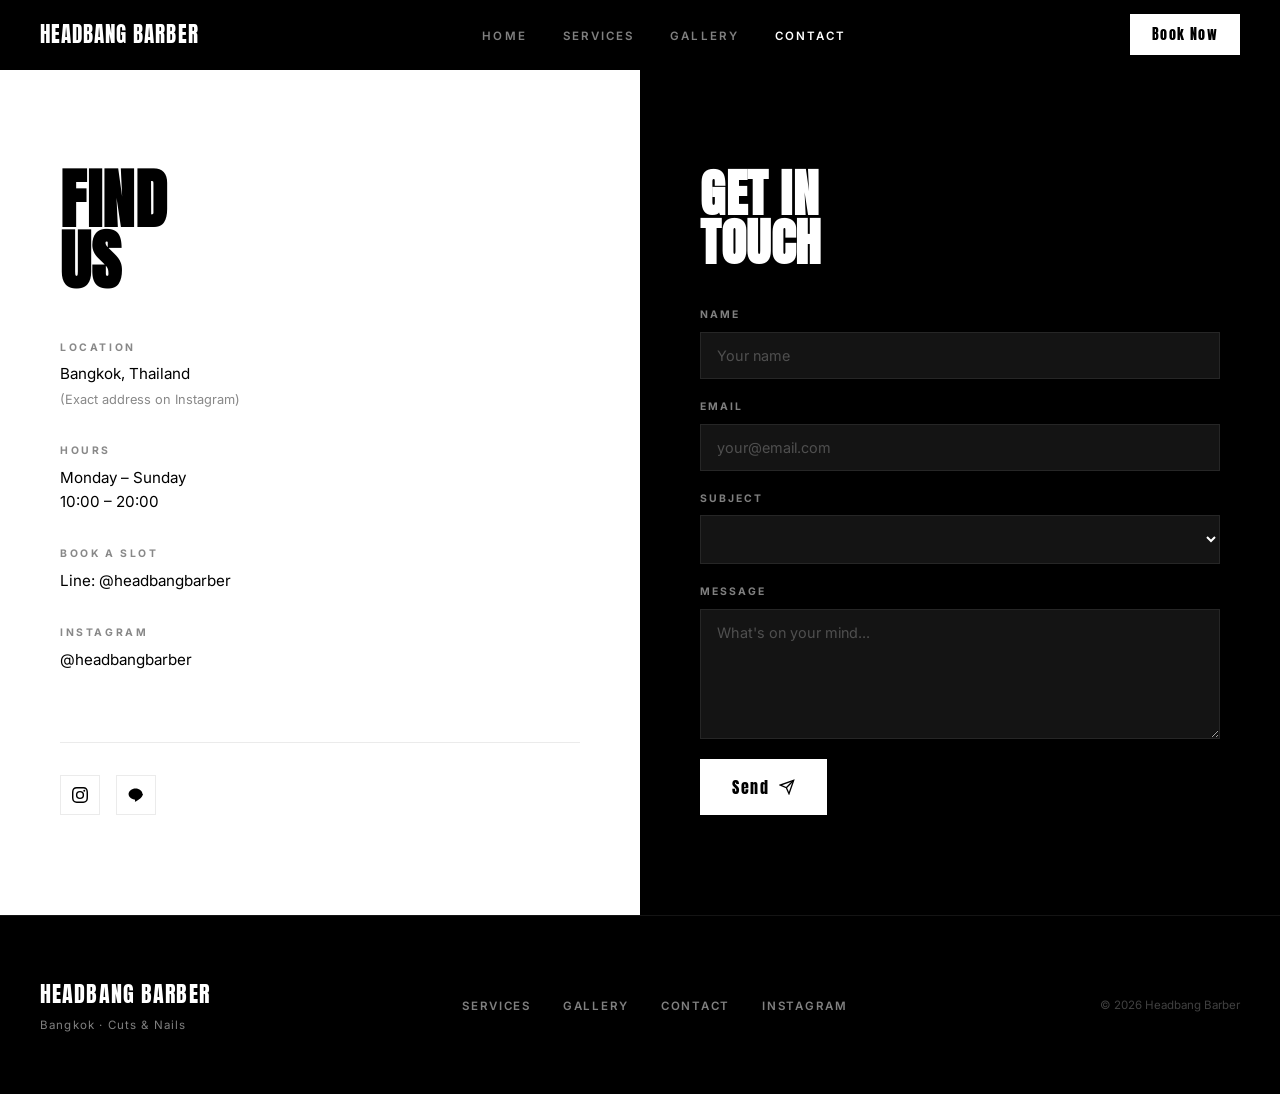
==== contact.html @ 02ee7572 "Initial build — Headbang Barber demo site Black & white premium design, 4 pages: home, services, gal" ====
<!DOCTYPE html>
<html lang="en">
<head>
    <meta charset="UTF-8">
    <meta name="viewport" content="width=device-width, initial-scale=1.0">
    <meta name="description" content="Find Headbang Barber — location, hours, booking and contact info.">
    <meta property="og:title" content="Contact — HEADBANG BARBER">
    <meta property="og:description" content="Find us, book a slot, or get in touch.">
    <title>Contact — HEADBANG BARBER</title>
    <link rel="preconnect" href="https://fonts.googleapis.com">
    <link rel="preconnect" href="https://fonts.gstatic.com" crossorigin>
    <link href="https://fonts.googleapis.com/css2?family=Anton&family=Inter:wght@300;400;500;600;700&display=swap" rel="stylesheet">
    <link rel="stylesheet" href="style.css">
</head>
<body>

    <nav class="navbar scrolled" id="navbar">
        <a href="index.html" class="nav-brand">HEADBANG BARBER</a>
        <ul class="nav-links">
            <li><a href="index.html">Home</a></li>
            <li><a href="services.html">Services</a></li>
            <li><a href="gallery.html">Gallery</a></li>
            <li><a href="contact.html" class="active">Contact</a></li>
        </ul>
        <div class="nav-right">
            <a href="https://lin.ee/F1SvXvC" target="_blank" rel="noopener" class="btn-book">Book Now</a>
            <button class="nav-toggle" id="navToggle" aria-label="Toggle menu">
                <span></span><span></span><span></span>
            </button>
        </div>
    </nav>

    <div class="mobile-menu" id="mobileMenu">
        <ul>
            <li><a href="index.html">Home</a></li>
            <li><a href="services.html">Services</a></li>
            <li><a href="gallery.html">Gallery</a></li>
            <li><a href="contact.html">Contact</a></li>
        </ul>
        <div class="mobile-book">
            <a href="https://lin.ee/F1SvXvC" target="_blank" rel="noopener">Book Now</a>
        </div>
    </div>

    <!-- CONTACT LAYOUT -->
    <div class="contact-layout" style="padding-top:70px;">

        <!-- LEFT — INFO -->
        <div class="contact-left">
            <h2 class="reveal">FIND<br>US</h2>
            <div class="info-block">
                <div class="info-item reveal">
                    <div class="info-label">Location</div>
                    <div class="info-value">
                        Bangkok, Thailand<br>
                        <span style="color:#888;font-size:0.8rem;">(Exact address on Instagram)</span>
                    </div>
                </div>
                <div class="info-item reveal">
                    <div class="info-label">Hours</div>
                    <div class="info-value">
                        Monday – Sunday<br>
                        10:00 – 20:00
                    </div>
                </div>
                <div class="info-item reveal">
                    <div class="info-label">Book a Slot</div>
                    <div class="info-value">
                        <a href="https://lin.ee/F1SvXvC" target="_blank" rel="noopener">Line: @headbangbarber</a>
                    </div>
                </div>
                <div class="info-item reveal">
                    <div class="info-label">Instagram</div>
                    <div class="info-value">
                        <a href="https://www.instagram.com/headbangbarber/" target="_blank" rel="noopener">@headbangbarber</a>
                    </div>
                </div>
            </div>
            <div class="contact-socials reveal">
                <a href="https://www.instagram.com/headbangbarber/" target="_blank" rel="noopener" aria-label="Instagram">
                    <svg viewBox="0 0 24 24" fill="currentColor"><path d="M12 2.163c3.204 0 3.584.012 4.85.07 3.252.148 4.771 1.691 4.919 4.919.058 1.265.069 1.645.069 4.849 0 3.205-.012 3.584-.069 4.849-.149 3.225-1.664 4.771-4.919 4.919-1.266.058-1.644.07-4.85.07-3.204 0-3.584-.012-4.849-.07-3.26-.149-4.771-1.699-4.919-4.92-.058-1.265-.07-1.644-.07-4.849 0-3.204.013-3.583.07-4.849.149-3.227 1.664-4.771 4.919-4.919 1.266-.057 1.645-.069 4.849-.069zM12 0C8.741 0 8.333.014 7.053.072 2.695.272.273 2.69.073 7.052.014 8.333 0 8.741 0 12c0 3.259.014 3.668.072 4.948.2 4.358 2.618 6.78 6.98 6.98C8.333 23.986 8.741 24 12 24c3.259 0 3.668-.014 4.948-.072 4.354-.2 6.782-2.618 6.979-6.98.059-1.28.073-1.689.073-4.948 0-3.259-.014-3.667-.072-4.947-.196-4.354-2.617-6.78-6.979-6.98C15.668.014 15.259 0 12 0zm0 5.838a6.162 6.162 0 100 12.324 6.162 6.162 0 000-12.324zM12 16a4 4 0 110-8 4 4 0 010 8zm6.406-11.845a1.44 1.44 0 100 2.881 1.44 1.44 0 000-2.881z"/></svg>
                </a>
                <a href="https://lin.ee/F1SvXvC" target="_blank" rel="noopener" aria-label="Line">
                    <svg viewBox="0 0 36 36" fill="currentColor"><path d="M32.7 15.9C32.7 8.9 25.6 3.2 17 3.2S1.3 8.9 1.3 15.9c0 6.2 5.5 11.4 13 12.4.5.1 1.2.3 1.4.8.2.4.1 1 .1 1.4l-.2 1.3c-.1.4-.4 1.7 1.4.9 1.8-.8 9.7-5.7 13.2-9.8 2.5-2.7 3.5-5.4 3.5-7z"/></svg>
                </a>
            </div>
        </div>

        <!-- RIGHT — FORM -->
        <div class="contact-right">
            <h2 class="reveal">GET IN<br>TOUCH</h2>
            <form name="contact" method="POST" data-netlify="true" class="contact-form" id="contactForm">
                <input type="hidden" name="form-name" value="contact">
                <div class="form-group reveal">
                    <label for="name">Name</label>
                    <input type="text" id="name" name="name" required placeholder="Your name">
                </div>
                <div class="form-group reveal">
                    <label for="email">Email</label>
                    <input type="email" id="email" name="email" required placeholder="your@email.com">
                </div>
                <div class="form-group reveal">
                    <label for="subject">Subject</label>
                    <select id="subject" name="subject" required>
                        <option value="" disabled selected></option>
                        <option value="Booking">Booking</option>
                        <option value="Pricing">Pricing</option>
                        <option value="General">General Question</option>
                        <option value="Other">Other</option>
                    </select>
                </div>
                <div class="form-group reveal">
                    <label for="message">Message</label>
                    <textarea id="message" name="message" rows="5" required placeholder="What's on your mind..."></textarea>
                </div>
                <button type="submit" class="btn-submit reveal">
                    Send
                    <svg width="16" height="16" viewBox="0 0 24 24" fill="none" stroke="currentColor" stroke-width="2"><line x1="22" y1="2" x2="11" y2="13"/><polygon points="22 2 15 22 11 13 2 9 22 2"/></svg>
                </button>
            </form>
            <div class="form-success" id="formSuccess">
                <svg width="36" height="36" viewBox="0 0 24 24" fill="none" stroke="currentColor" stroke-width="1.5"><circle cx="12" cy="12" r="10"/><polyline points="9 12 11 14 15 10"/></svg>
                <h3>Sent.</h3>
                <p>We'll get back to you soon.</p>
            </div>
        </div>

    </div>

    <!-- FOOTER -->
    <footer class="footer">
        <div class="footer-inner">
            <div class="footer-brand">
                HEADBANG BARBER
                <span>Bangkok · Cuts & Nails</span>
            </div>
            <ul class="footer-links">
                <li><a href="services.html">Services</a></li>
                <li><a href="gallery.html">Gallery</a></li>
                <li><a href="contact.html">Contact</a></li>
                <li><a href="https://www.instagram.com/headbangbarber/" target="_blank" rel="noopener">Instagram</a></li>
            </ul>
            <p class="footer-copy">&copy; 2026 Headbang Barber</p>
        </div>
    </footer>

    <script src="script.js"></script>
</body>
</html>
---- style.css ----
/* ============================================
   Headbang Barber — Premium Black & White
   ============================================ */

@import url('https://fonts.googleapis.com/css2?family=Anton&family=Inter:wght@300;400;500;600;700&display=swap');

:root {
    --black:      #000000;
    --off-black:  #0c0c0c;
    --grey-dark:  #141414;
    --grey-mid:   #222222;
    --white:      #ffffff;
    --off-white:  #f2f2f2;
    --grey:       #888888;
    --text-dark:  rgba(255,255,255,0.85);
    --text-mid:   rgba(255,255,255,0.5);
    --text-dim:   rgba(255,255,255,0.25);
    --border:     rgba(255,255,255,0.08);
    --border-lt:  rgba(0,0,0,0.08);
}

*, *::before, *::after { box-sizing: border-box; margin: 0; padding: 0; }
html { scroll-behavior: smooth; }
body {
    font-family: 'Inter', sans-serif;
    background: var(--black);
    color: var(--text-dark);
    line-height: 1.6;
    overflow-x: hidden;
}
a { text-decoration: none; color: inherit; transition: color 0.2s; }
img { display: block; max-width: 100%; }

/* ── TYPOGRAPHY ── */
h1, h2, h3, h4 {
    font-family: 'Anton', sans-serif;
    line-height: 0.95;
    letter-spacing: 0.01em;
    text-transform: uppercase;
}

.label {
    display: block;
    font-size: 0.68rem;
    font-weight: 700;
    letter-spacing: 0.25em;
    text-transform: uppercase;
    color: var(--grey);
    margin-bottom: 14px;
}

.container {
    max-width: 1200px;
    margin: 0 auto;
    padding: 0 40px;
}

/* ── NAV ── */
.navbar {
    position: fixed;
    top: 0;
    left: 0;
    right: 0;
    z-index: 100;
    display: flex;
    align-items: center;
    justify-content: space-between;
    padding: 0 40px;
    height: 70px;
    transition: background 0.3s, border-color 0.3s;
    border-bottom: 1px solid transparent;
}
.navbar.scrolled {
    background: rgba(0,0,0,0.95);
    border-color: var(--border);
    backdrop-filter: blur(10px);
}
.nav-brand {
    font-family: 'Anton', sans-serif;
    font-size: 1.3rem;
    letter-spacing: 0.05em;
    color: var(--white);
}
.nav-links {
    display: flex;
    gap: 36px;
    list-style: none;
}
.nav-links a {
    font-size: 0.72rem;
    font-weight: 600;
    letter-spacing: 0.18em;
    text-transform: uppercase;
    color: var(--text-mid);
    transition: color 0.2s;
}
.nav-links a:hover,
.nav-links a.active { color: var(--white); }
.nav-right { display: flex; align-items: center; gap: 16px; }
.btn-book {
    background: var(--white);
    color: var(--black);
    font-family: 'Anton', sans-serif;
    font-size: 0.85rem;
    letter-spacing: 0.1em;
    padding: 10px 22px;
    border: none;
    cursor: pointer;
    transition: opacity 0.2s;
}
.btn-book:hover { opacity: 0.85; }

/* ── MOBILE NAV ── */
.nav-toggle {
    display: none;
    flex-direction: column;
    gap: 5px;
    background: none;
    border: none;
    cursor: pointer;
    padding: 4px;
}
.nav-toggle span {
    display: block;
    width: 24px;
    height: 2px;
    background: var(--white);
    transition: transform 0.3s, opacity 0.3s;
}
.nav-toggle.open span:nth-child(1) { transform: translateY(7px) rotate(45deg); }
.nav-toggle.open span:nth-child(2) { opacity: 0; }
.nav-toggle.open span:nth-child(3) { transform: translateY(-7px) rotate(-45deg); }

.mobile-menu {
    display: none;
    position: fixed;
    top: 70px;
    left: 0;
    right: 0;
    bottom: 0;
    background: var(--black);
    z-index: 99;
    flex-direction: column;
    padding: 40px;
}
.mobile-menu.open { display: flex; }
.mobile-menu ul { list-style: none; display: flex; flex-direction: column; gap: 8px; }
.mobile-menu ul a {
    font-family: 'Anton', sans-serif;
    font-size: 3rem;
    letter-spacing: 0.02em;
    color: var(--white);
    opacity: 0.5;
    transition: opacity 0.2s;
}
.mobile-menu ul a:hover { opacity: 1; }
.mobile-menu .mobile-book {
    margin-top: auto;
    padding-top: 40px;
    border-top: 1px solid var(--border);
}
.mobile-menu .mobile-book a {
    display: inline-block;
    background: var(--white);
    color: var(--black);
    font-family: 'Anton', sans-serif;
    font-size: 1rem;
    letter-spacing: 0.1em;
    padding: 14px 32px;
}

/* ── HERO ── */
.hero {
    min-height: 100vh;
    display: flex;
    flex-direction: column;
    justify-content: flex-end;
    padding: 0 40px 80px;
    position: relative;
    overflow: hidden;
    background: var(--black);
}
.hero-bg {
    position: absolute;
    inset: 0;
    background: linear-gradient(135deg, #111 0%, #000 60%);
}
.hero-lines {
    position: absolute;
    inset: 0;
    background-image:
        linear-gradient(rgba(255,255,255,0.03) 1px, transparent 1px),
        linear-gradient(90deg, rgba(255,255,255,0.03) 1px, transparent 1px);
    background-size: 60px 60px;
}
.hero-content {
    position: relative;
    z-index: 2;
    max-width: 1120px;
}
.hero-eyebrow {
    font-size: 0.68rem;
    font-weight: 700;
    letter-spacing: 0.3em;
    text-transform: uppercase;
    color: var(--grey);
    margin-bottom: 20px;
}
.hero-title {
    font-family: 'Anton', sans-serif;
    font-size: clamp(5rem, 14vw, 14rem);
    line-height: 0.9;
    color: var(--white);
    margin-bottom: 40px;
}
.hero-title span { display: block; }
.hero-bottom {
    display: flex;
    align-items: flex-end;
    justify-content: space-between;
    gap: 40px;
}
.hero-tagline {
    font-size: clamp(0.85rem, 1.5vw, 1rem);
    color: var(--text-mid);
    max-width: 320px;
    line-height: 1.7;
}
.hero-cta { display: flex; gap: 16px; align-items: center; }
.btn-primary {
    background: var(--white);
    color: var(--black);
    font-family: 'Anton', sans-serif;
    font-size: 1rem;
    letter-spacing: 0.1em;
    padding: 16px 36px;
    display: inline-block;
    transition: opacity 0.2s;
}
.btn-primary:hover { opacity: 0.85; }
.btn-outline-white {
    border: 1px solid rgba(255,255,255,0.3);
    color: var(--white);
    font-family: 'Anton', sans-serif;
    font-size: 1rem;
    letter-spacing: 0.1em;
    padding: 16px 36px;
    display: inline-block;
    transition: border-color 0.2s, color 0.2s;
}
.btn-outline-white:hover { border-color: var(--white); }
.hero-scroll {
    position: absolute;
    bottom: 40px;
    right: 40px;
    display: flex;
    flex-direction: column;
    align-items: center;
    gap: 8px;
    color: var(--text-dim);
    font-size: 0.65rem;
    letter-spacing: 0.2em;
    text-transform: uppercase;
    z-index: 2;
}
.hero-scroll-line {
    width: 1px;
    height: 60px;
    background: linear-gradient(var(--white), transparent);
    opacity: 0.2;
}

/* ── SECTIONS ── */
.section { padding: 120px 0; }
.section-light {
    background: var(--white);
    color: var(--black);
    padding: 120px 0;
}
.section-dark { background: var(--off-black); padding: 120px 0; }
.section-grey { background: var(--grey-dark); padding: 120px 0; }

.section-title {
    font-size: clamp(3.5rem, 7vw, 7rem);
    color: inherit;
    margin-bottom: 24px;
}
.section-title.white { color: var(--white); }
.section-title.black { color: var(--black); }

/* ── WHAT WE DO ── */
.what-grid {
    display: grid;
    grid-template-columns: 1fr 1fr;
    gap: 2px;
    margin-top: 60px;
}
.what-card {
    padding: 60px;
    background: var(--grey-dark);
    position: relative;
    overflow: hidden;
}
.what-card::before {
    content: '';
    position: absolute;
    top: 0; left: 0; right: 0;
    height: 2px;
    background: var(--white);
    transform: scaleX(0);
    transform-origin: left;
    transition: transform 0.4s ease;
}
.what-card:hover::before { transform: scaleX(1); }
.what-num {
    font-family: 'Anton', sans-serif;
    font-size: 5rem;
    color: rgba(255,255,255,0.06);
    line-height: 1;
    margin-bottom: 24px;
}
.what-card h3 {
    font-size: 2.5rem;
    color: var(--white);
    margin-bottom: 16px;
}
.what-card p {
    font-size: 0.9rem;
    color: var(--text-mid);
    line-height: 1.7;
    max-width: 340px;
}
.what-card .what-link {
    display: inline-flex;
    align-items: center;
    gap: 8px;
    margin-top: 28px;
    font-size: 0.72rem;
    font-weight: 700;
    letter-spacing: 0.2em;
    text-transform: uppercase;
    color: var(--white);
    transition: gap 0.2s;
}
.what-card .what-link:hover { gap: 14px; }

/* ── STATEMENT STRIP ── */
.statement {
    padding: 100px 40px;
    background: var(--white);
    text-align: center;
}
.statement-text {
    font-family: 'Anton', sans-serif;
    font-size: clamp(2.5rem, 5vw, 5.5rem);
    color: var(--black);
    line-height: 1;
    max-width: 900px;
    margin: 0 auto;
}
.statement-text em {
    font-style: normal;
    -webkit-text-stroke: 2px var(--black);
    color: transparent;
}

/* ── GALLERY TEASER ── */
.gallery-grid-home {
    display: grid;
    grid-template-columns: repeat(4, 1fr);
    grid-template-rows: 300px 300px;
    gap: 2px;
    margin-top: 60px;
}
.gallery-grid-home .g-item {
    background: var(--grey-dark);
    overflow: hidden;
    position: relative;
}
.gallery-grid-home .g-item.tall { grid-row: span 2; }
.gallery-grid-home .g-item img {
    width: 100%;
    height: 100%;
    object-fit: cover;
    transition: transform 0.5s ease;
    filter: grayscale(100%);
}
.gallery-grid-home .g-item:hover img { transform: scale(1.05); }
.g-placeholder {
    width: 100%;
    height: 100%;
    background: var(--grey-mid);
    display: flex;
    align-items: center;
    justify-content: center;
    color: var(--text-dim);
    font-size: 0.7rem;
    letter-spacing: 0.2em;
    text-transform: uppercase;
}

/* ── CTA STRIP ── */
.cta-strip {
    padding: 100px 40px;
    background: var(--black);
    display: flex;
    align-items: center;
    justify-content: space-between;
    gap: 40px;
    border-top: 1px solid var(--border);
    border-bottom: 1px solid var(--border);
}
.cta-strip h2 {
    font-size: clamp(3rem, 6vw, 6rem);
    color: var(--white);
}
.cta-strip-right { display: flex; flex-direction: column; align-items: flex-end; gap: 16px; }
.cta-strip p { font-size: 0.85rem; color: var(--text-mid); text-align: right; }

/* ── SERVICES PAGE ── */
.page-hero {
    min-height: 50vh;
    display: flex;
    flex-direction: column;
    justify-content: flex-end;
    padding: 0 40px 80px;
    background: var(--black);
    border-bottom: 1px solid var(--border);
}
.page-hero-inner { padding-top: 140px; }
.page-hero h1 {
    font-size: clamp(5rem, 12vw, 11rem);
    color: var(--white);
    line-height: 0.9;
}
.page-hero p {
    font-size: 0.9rem;
    color: var(--text-mid);
    margin-top: 20px;
    max-width: 480px;
}

.services-split {
    display: grid;
    grid-template-columns: 1fr 1fr;
}
.services-col {
    padding: 80px 60px;
}
.services-col.dark { background: var(--black); }
.services-col.light { background: var(--white); color: var(--black); }
.services-col h2 {
    font-size: clamp(2.5rem, 4vw, 4rem);
    margin-bottom: 48px;
    padding-bottom: 24px;
    border-bottom: 1px solid;
}
.services-col.dark h2 { border-color: var(--border); }
.services-col.light h2 { border-color: var(--border-lt); }

.service-item {
    display: flex;
    justify-content: space-between;
    align-items: baseline;
    padding: 20px 0;
    border-bottom: 1px solid;
    gap: 20px;
}
.services-col.dark .service-item { border-color: var(--border); }
.services-col.light .service-item { border-color: var(--border-lt); }
.service-name {
    font-size: 0.95rem;
    font-weight: 500;
}
.service-desc {
    font-size: 0.78rem;
    color: var(--grey);
    margin-top: 4px;
}
.service-price {
    font-family: 'Anton', sans-serif;
    font-size: 1.1rem;
    white-space: nowrap;
}
.services-col.light .service-price { color: var(--black); }
.services-col.dark .service-price { color: var(--white); }
.price-note {
    font-size: 0.78rem;
    color: var(--grey);
    margin-top: 32px;
    font-style: italic;
}

/* ── GALLERY PAGE ── */
.filter-bar {
    display: flex;
    gap: 8px;
    padding: 40px 40px 0;
}
.filter-btn {
    padding: 8px 20px;
    background: none;
    border: 1px solid var(--border);
    color: var(--text-mid);
    font-family: 'Inter', sans-serif;
    font-size: 0.72rem;
    font-weight: 600;
    letter-spacing: 0.15em;
    text-transform: uppercase;
    cursor: pointer;
    transition: all 0.2s;
}
.filter-btn:hover { border-color: rgba(255,255,255,0.3); color: var(--white); }
.filter-btn.active { background: var(--white); border-color: var(--white); color: var(--black); }

.gallery-masonry {
    display: grid;
    grid-template-columns: repeat(3, 1fr);
    gap: 2px;
    padding: 20px 40px 120px;
}
.gallery-item {
    aspect-ratio: 4/5;
    background: var(--grey-dark);
    overflow: hidden;
    position: relative;
}
.gallery-item img {
    width: 100%;
    height: 100%;
    object-fit: cover;
    filter: grayscale(100%);
    transition: transform 0.4s ease, filter 0.4s ease;
}
.gallery-item:hover img { transform: scale(1.04); filter: grayscale(0%); }
.gallery-item .g-cat {
    position: absolute;
    bottom: 12px;
    left: 12px;
    font-size: 0.62rem;
    font-weight: 700;
    letter-spacing: 0.2em;
    text-transform: uppercase;
    background: var(--black);
    color: var(--white);
    padding: 4px 10px;
}

/* ── CONTACT PAGE ── */
.contact-layout {
    display: grid;
    grid-template-columns: 1fr 1fr;
    min-height: calc(100vh - 70px);
}
.contact-left {
    background: var(--white);
    color: var(--black);
    padding: 100px 60px;
    display: flex;
    flex-direction: column;
}
.contact-left h2 {
    font-size: clamp(3rem, 5vw, 5.5rem);
    color: var(--black);
    margin-bottom: 48px;
}
.info-block {
    display: flex;
    flex-direction: column;
    gap: 32px;
    margin-bottom: auto;
}
.info-item {}
.info-item .info-label {
    font-size: 0.65rem;
    font-weight: 700;
    letter-spacing: 0.25em;
    text-transform: uppercase;
    color: var(--grey);
    margin-bottom: 6px;
}
.info-item .info-value {
    font-size: 0.95rem;
    color: var(--black);
    line-height: 1.6;
}
.info-item a { color: var(--black); }
.info-item a:hover { opacity: 0.6; }
.contact-socials {
    display: flex;
    gap: 16px;
    margin-top: 48px;
    padding-top: 32px;
    border-top: 1px solid var(--border-lt);
}
.contact-socials a {
    width: 40px;
    height: 40px;
    border: 1px solid var(--border-lt);
    display: flex;
    align-items: center;
    justify-content: center;
    color: var(--black);
    transition: background 0.2s, color 0.2s;
}
.contact-socials a:hover { background: var(--black); color: var(--white); }
.contact-socials svg { width: 16px; height: 16px; }

.contact-right {
    background: var(--black);
    padding: 100px 60px;
}
.contact-right h2 {
    font-size: clamp(2.5rem, 4vw, 4rem);
    color: var(--white);
    margin-bottom: 40px;
}
.contact-form {
    display: flex;
    flex-direction: column;
    gap: 20px;
}
.form-group {
    display: flex;
    flex-direction: column;
    gap: 8px;
}
.form-group label {
    font-size: 0.65rem;
    font-weight: 700;
    letter-spacing: 0.2em;
    text-transform: uppercase;
    color: var(--text-mid);
}
.form-group input,
.form-group select,
.form-group textarea {
    background: var(--grey-dark);
    border: 1px solid var(--border);
    color: var(--white);
    font-family: 'Inter', sans-serif;
    font-size: 0.9rem;
    padding: 14px 16px;
    outline: none;
    transition: border-color 0.2s;
    width: 100%;
    border-radius: 0;
}
.form-group input::placeholder,
.form-group textarea::placeholder { color: var(--text-dim); }
.form-group select option { background: var(--grey-dark); }
.form-group input:focus,
.form-group select:focus,
.form-group textarea:focus { border-color: rgba(255,255,255,0.4); }
.form-group textarea { resize: vertical; min-height: 130px; }
.btn-submit {
    background: var(--white);
    color: var(--black);
    font-family: 'Anton', sans-serif;
    font-size: 1rem;
    letter-spacing: 0.1em;
    padding: 16px 32px;
    border: none;
    cursor: pointer;
    display: inline-flex;
    align-items: center;
    gap: 10px;
    align-self: flex-start;
    transition: opacity 0.2s;
}
.btn-submit:hover { opacity: 0.85; }
.form-success {
    display: none;
    flex-direction: column;
    gap: 12px;
    color: var(--white);
    margin-top: 20px;
}
.form-success svg { color: var(--white); }
.form-success h3 { font-size: 2rem; }
.form-success p { color: var(--text-mid); font-size: 0.88rem; }

/* ── FOOTER ── */
.footer {
    background: var(--black);
    border-top: 1px solid var(--border);
    padding: 60px 40px;
}
.footer-inner {
    max-width: 1200px;
    margin: 0 auto;
    display: flex;
    justify-content: space-between;
    align-items: center;
    gap: 40px;
}
.footer-brand {
    font-family: 'Anton', sans-serif;
    font-size: 1.4rem;
    letter-spacing: 0.05em;
    color: var(--white);
}
.footer-brand span {
    display: block;
    font-family: 'Inter', sans-serif;
    font-size: 0.72rem;
    font-weight: 400;
    letter-spacing: 0.1em;
    color: var(--text-mid);
    margin-top: 4px;
}
.footer-links {
    display: flex;
    gap: 32px;
    list-style: none;
}
.footer-links a {
    font-size: 0.72rem;
    font-weight: 600;
    letter-spacing: 0.15em;
    text-transform: uppercase;
    color: var(--text-mid);
    transition: color 0.2s;
}
.footer-links a:hover { color: var(--white); }
.footer-copy {
    font-size: 0.72rem;
    color: var(--text-dim);
}

/* ── REVEAL ANIMATION ── */
.reveal {
    opacity: 0;
    transform: translateY(30px);
    transition: opacity 0.7s ease, transform 0.7s ease;
}
.reveal.visible {
    opacity: 1;
    transform: none;
}

/* ── RESPONSIVE ── */
@media (max-width: 1024px) {
    .what-grid { grid-template-columns: 1fr; }
    .gallery-grid-home { grid-template-columns: repeat(2, 1fr); grid-template-rows: auto; }
    .gallery-grid-home .g-item.tall { grid-row: span 1; }
    .services-split { grid-template-columns: 1fr; }
    .contact-layout { grid-template-columns: 1fr; }
    .cta-strip { flex-direction: column; align-items: flex-start; }
    .cta-strip-right { align-items: flex-start; }
}
@media (max-width: 768px) {
    .navbar { padding: 0 20px; }
    .nav-links { display: none; }
    .nav-toggle { display: flex; }
    .container { padding: 0 20px; }
    .hero { padding: 0 20px 60px; }
    .hero-bottom { flex-direction: column; align-items: flex-start; }
    .hero-title { font-size: clamp(4rem, 16vw, 7rem); }
    .section { padding: 80px 0; }
    .section-light, .section-dark, .section-grey { padding: 80px 0; }
    .what-card { padding: 40px; }
    .services-col { padding: 60px 20px; }
    .gallery-masonry { grid-template-columns: repeat(2, 1fr); padding: 20px 20px 80px; }
    .contact-left, .contact-right { padding: 60px 20px; }
    .cta-strip { padding: 60px 20px; }
    .footer { padding: 40px 20px; }
    .footer-inner { flex-direction: column; align-items: flex-start; gap: 24px; }
    .footer-links { flex-wrap: wrap; gap: 20px; }
    .statement { padding: 60px 20px; }
    .filter-bar { padding: 40px 20px 0; flex-wrap: wrap; }
    .page-hero { padding: 0 20px 60px; }
}
@media (max-width: 480px) {
    .gallery-masonry { grid-template-columns: 1fr; }
}
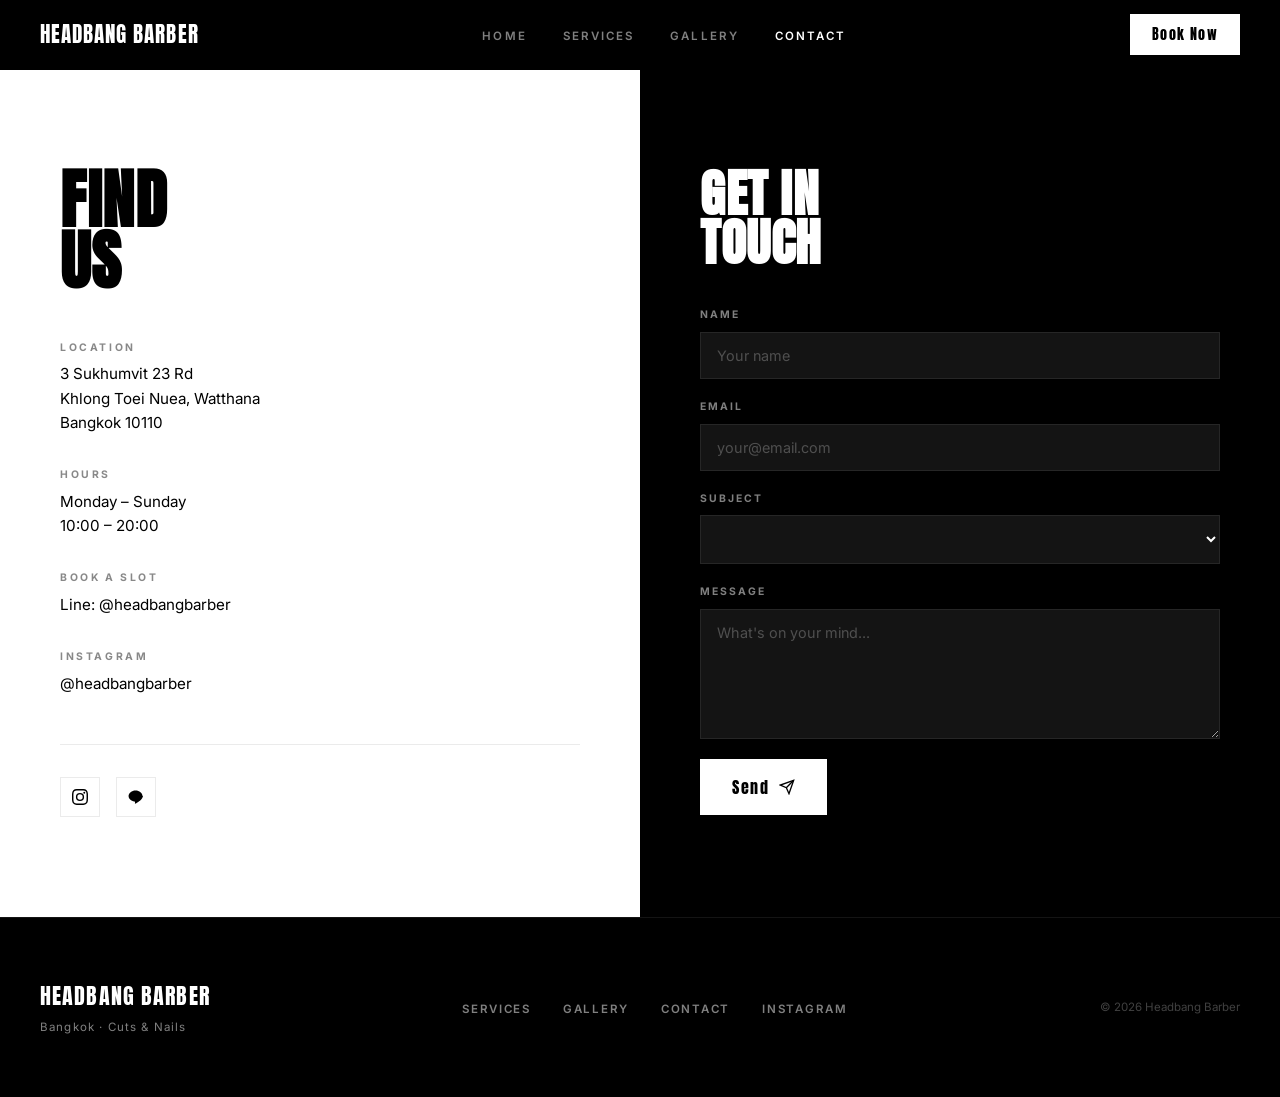
==== commit b9ac9ab1: "Add real shop address to contact page Co-Authored-By: Claude Sonnet 4.6 <noreply@anthropic.com>" ====
--- a/contact.html
+++ b/contact.html
@@ -52,8 +52,9 @@
                 <div class="info-item reveal">
                     <div class="info-label">Location</div>
                     <div class="info-value">
-                        Bangkok, Thailand<br>
-                        <span style="color:#888;font-size:0.8rem;">(Exact address on Instagram)</span>
+                        3 Sukhumvit 23 Rd<br>
+                        Khlong Toei Nuea, Watthana<br>
+                        Bangkok 10110
                     </div>
                 </div>
                 <div class="info-item reveal">
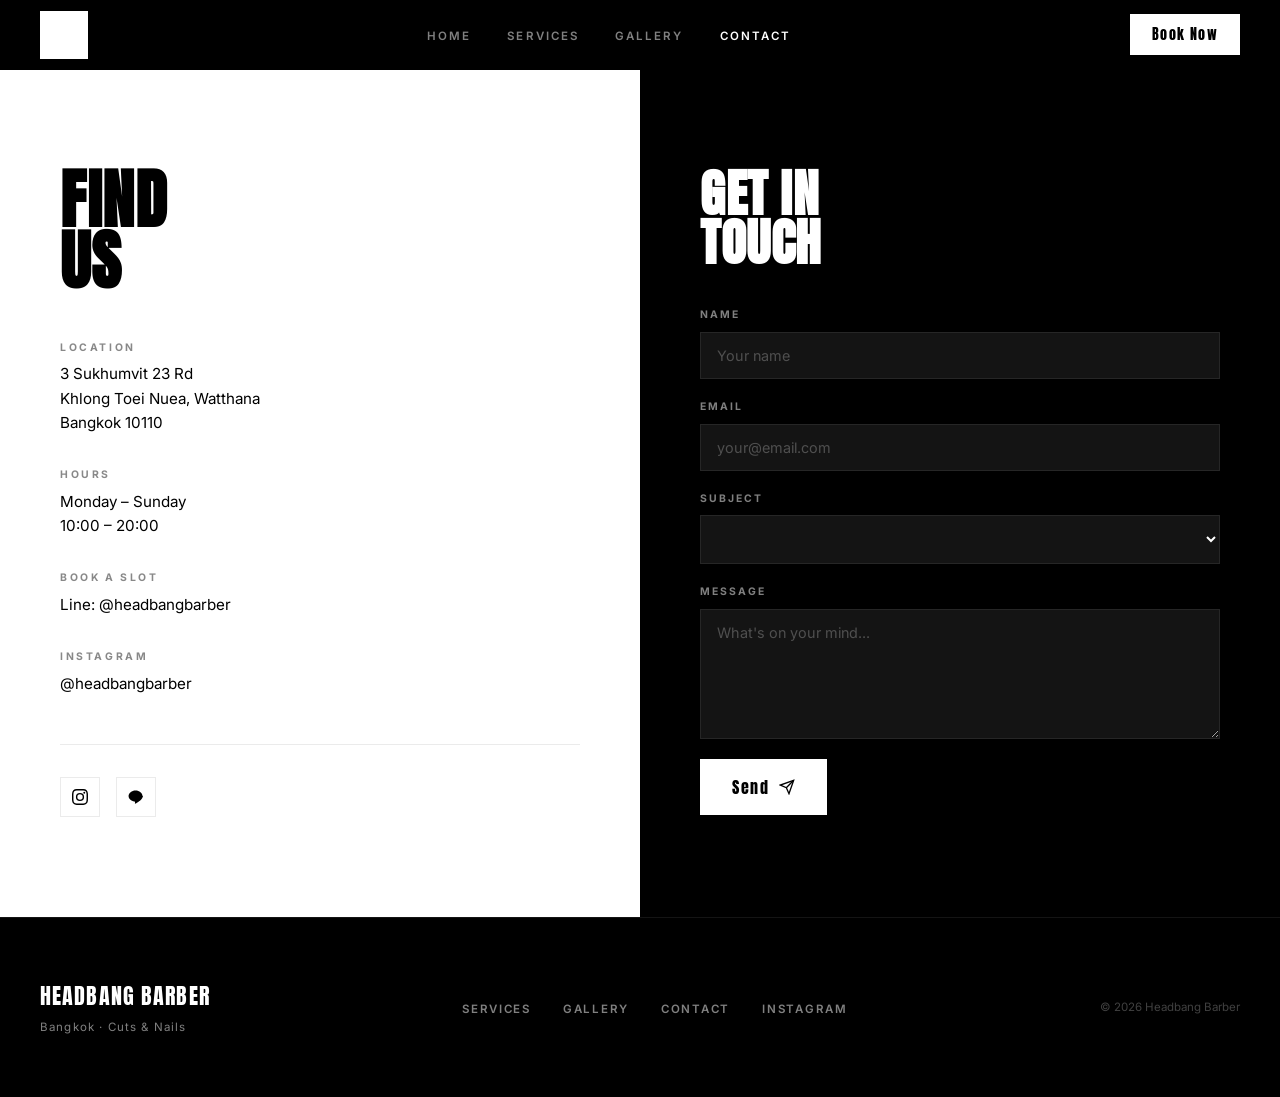
==== commit daa16810: "Add logo to navbar and footer across all pages Co-Authored-By: Claude Sonnet 4.6 <noreply@anthropic." ====
--- a/contact.html
+++ b/contact.html
@@ -1,4 +1,4 @@
-<!DOCTYPE html>
+﻿<!DOCTYPE html>
 <html lang="en">
 <head>
     <meta charset="UTF-8">
@@ -15,7 +15,7 @@
 <body>
 
     <nav class="navbar scrolled" id="navbar">
-        <a href="index.html" class="nav-brand">HEADBANG BARBER</a>
+        <a href="index.html" class="nav-brand"><img src="img/logo.jpg" alt="HEADBANG BARBER" class="nav-logo"></a>
         <ul class="nav-links">
             <li><a href="index.html">Home</a></li>
             <li><a href="services.html">Services</a></li>
--- a/style.css
+++ b/style.css
@@ -80,6 +80,18 @@
     font-size: 1.3rem;
     letter-spacing: 0.05em;
     color: var(--white);
+}
+.nav-logo {
+    height: 48px;
+    width: auto;
+    mix-blend-mode: screen;
+    filter: brightness(0) invert(1);
+}
+.footer-logo-img {
+    height: 64px;
+    width: auto;
+    filter: brightness(0) invert(1);
+    margin-bottom: 4px;
 }
 .nav-links {
     display: flex;
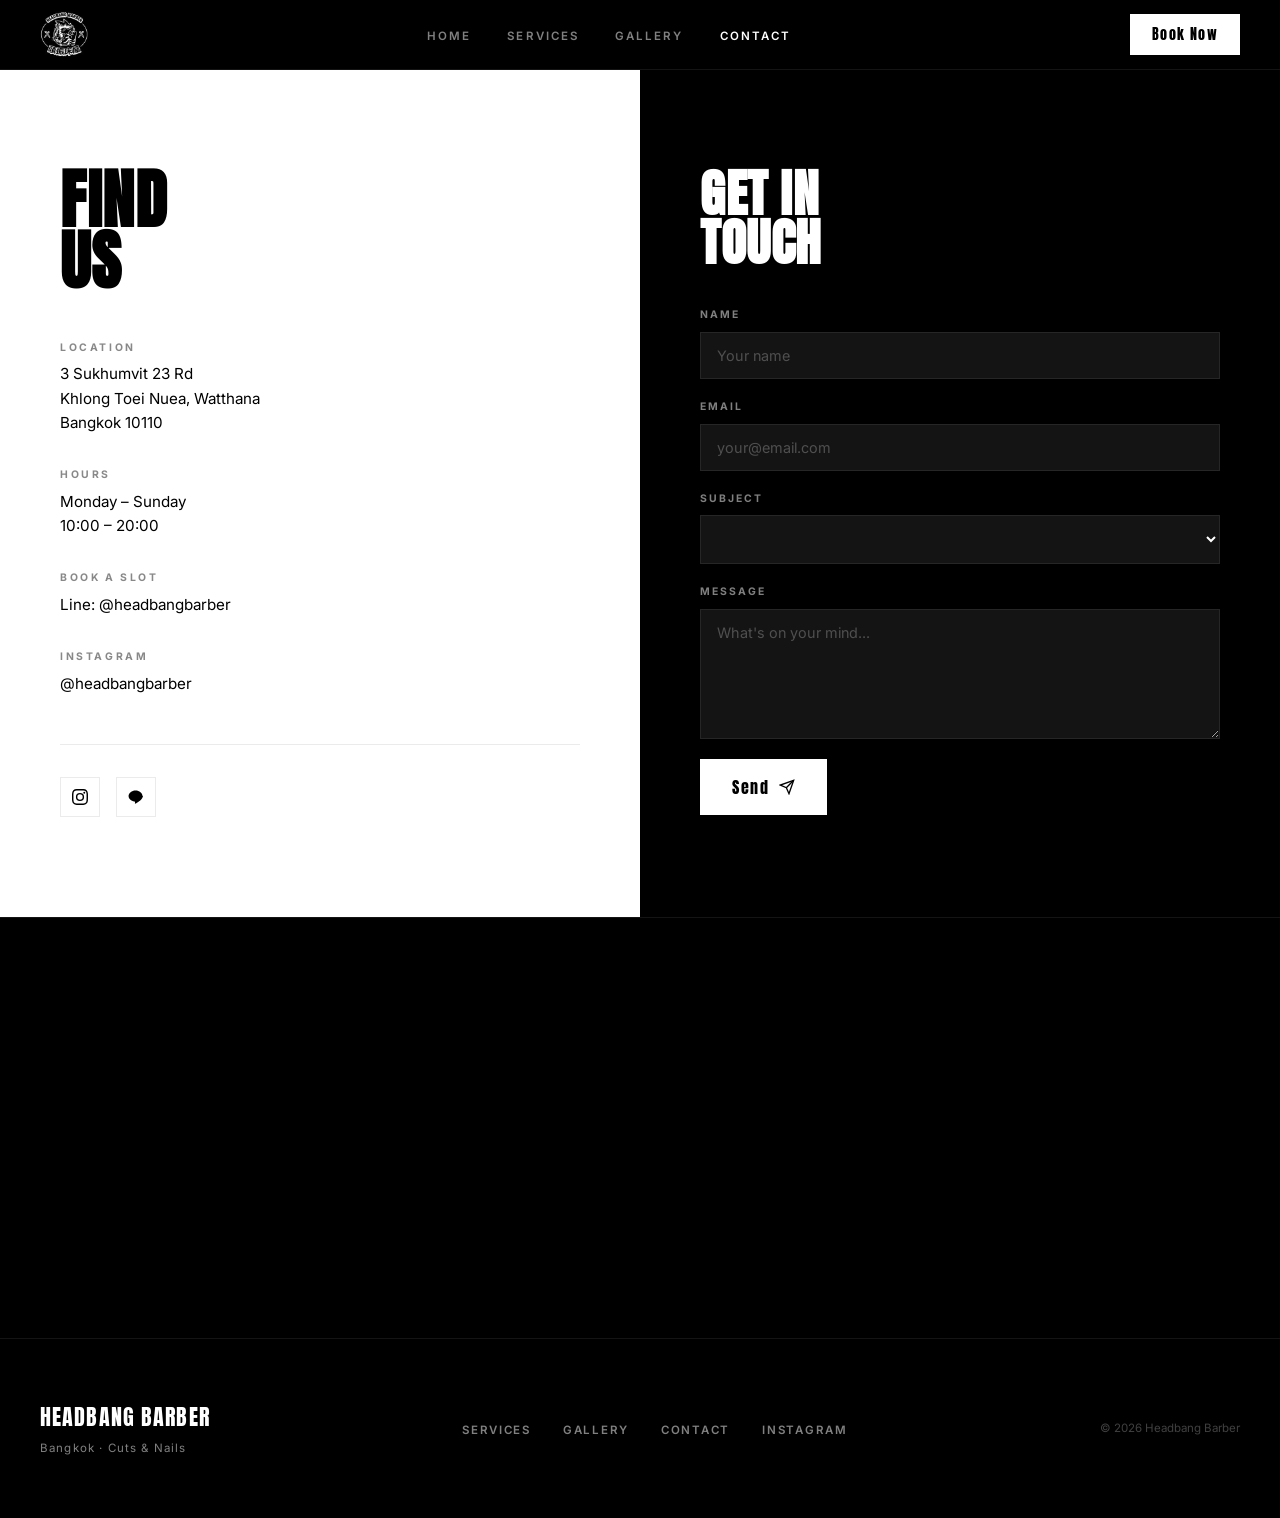
==== commit 2d7110bf: "Add clickable address and embedded map to contact page Co-Authored-By: Claude Sonnet 4.6 <noreply@an" ====
--- a/contact.html
+++ b/contact.html
@@ -52,9 +52,11 @@
                 <div class="info-item reveal">
                     <div class="info-label">Location</div>
                     <div class="info-value">
-                        3 Sukhumvit 23 Rd<br>
-                        Khlong Toei Nuea, Watthana<br>
-                        Bangkok 10110
+                        <a href="https://www.google.com/maps/search/?api=1&query=Headbang+Barber+3+Sukhumvit+23+Bangkok" target="_blank" rel="noopener">
+                            3 Sukhumvit 23 Rd<br>
+                            Khlong Toei Nuea, Watthana<br>
+                            Bangkok 10110
+                        </a>
                     </div>
                 </div>
                 <div class="info-item reveal">
@@ -128,6 +130,15 @@
 
     </div>
 
+    <!-- MAP -->
+    <div class="map-wrap">
+        <iframe
+            src="https://maps.google.com/maps?q=Headbang+Barber+3+Sukhumvit+23+Khlong+Toei+Nuea+Watthana+Bangkok&output=embed"
+            width="100%" height="420" style="border:0;display:block;filter:grayscale(1);"
+            allowfullscreen="" loading="lazy" referrerpolicy="no-referrer-when-downgrade">
+        </iframe>
+    </div>
+
     <!-- FOOTER -->
     <footer class="footer">
         <div class="footer-inner">
--- a/style.css
+++ b/style.css
@@ -84,13 +84,19 @@
 .nav-logo {
     height: 48px;
     width: auto;
+    filter: invert(1);
     mix-blend-mode: screen;
-    filter: brightness(0) invert(1);
+    opacity: 0;
+    transition: opacity 0.3s;
+}
+.navbar.scrolled .nav-logo {
+    opacity: 1;
 }
 .footer-logo-img {
     height: 64px;
     width: auto;
-    filter: brightness(0) invert(1);
+    filter: invert(1);
+    mix-blend-mode: screen;
     margin-bottom: 4px;
 }
 .nav-links {
@@ -691,6 +697,12 @@
 .form-success svg { color: var(--white); }
 .form-success h3 { font-size: 2rem; }
 .form-success p { color: var(--text-mid); font-size: 0.88rem; }
+
+/* ── MAP ── */
+.map-wrap {
+    border-top: 1px solid var(--border);
+    line-height: 0;
+}
 
 /* ── FOOTER ── */
 .footer {
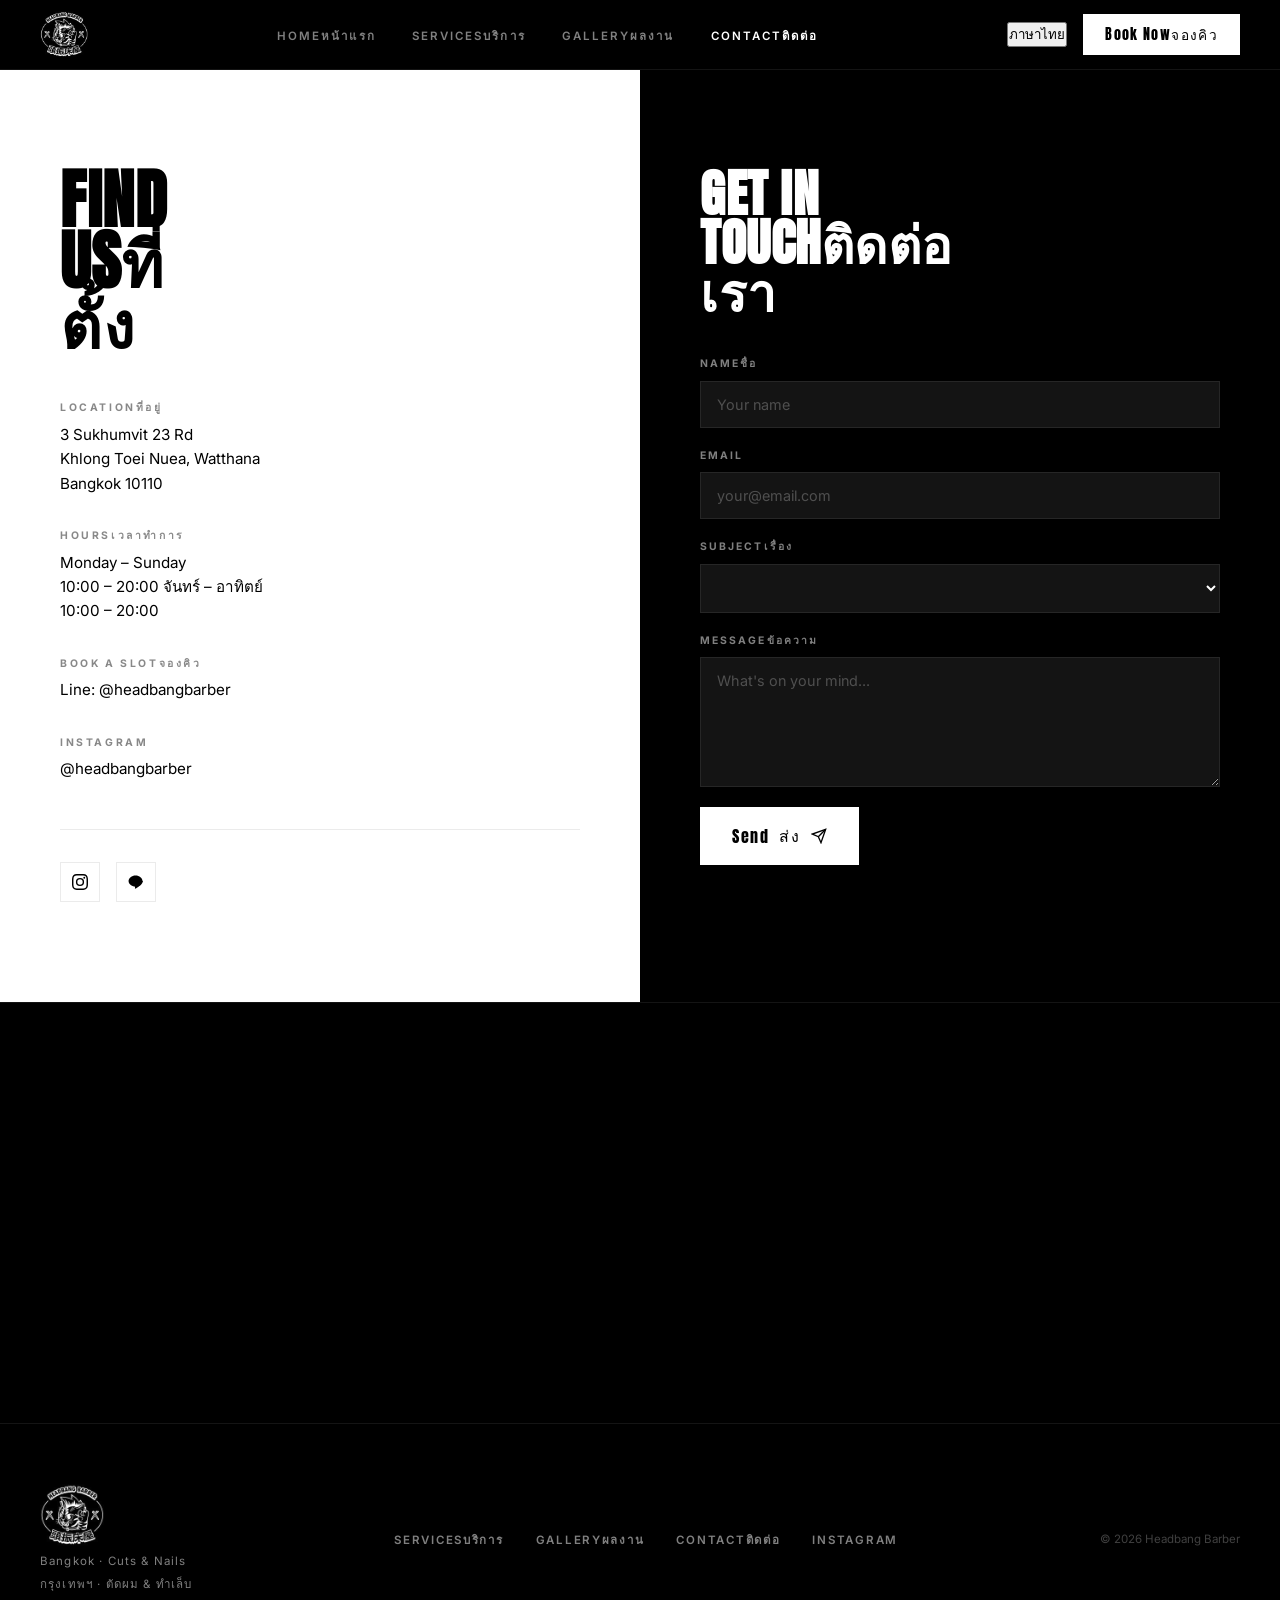
==== commit ac910270: "Add Thai/English toggle to gallery and contact pages Co-Authored-By: Claude Sonnet 4.6 <noreply@anth" ====
--- a/contact.html
+++ b/contact.html
@@ -1,4 +1,4 @@
-﻿<!DOCTYPE html>
+<!DOCTYPE html>
 <html lang="en">
 <head>
     <meta charset="UTF-8">
@@ -7,23 +7,25 @@
     <meta property="og:title" content="Contact — HEADBANG BARBER">
     <meta property="og:description" content="Find us, book a slot, or get in touch.">
     <title>Contact — HEADBANG BARBER</title>
+    <link rel="icon" href="img/logo.jpg"><link rel="shortcut icon" href="img/logo.jpg">
     <link rel="preconnect" href="https://fonts.googleapis.com">
     <link rel="preconnect" href="https://fonts.gstatic.com" crossorigin>
     <link href="https://fonts.googleapis.com/css2?family=Anton&family=Inter:wght@300;400;500;600;700&display=swap" rel="stylesheet">
     <link rel="stylesheet" href="style.css">
 </head>
-<body>
+<body class="lang-en">
 
     <nav class="navbar scrolled" id="navbar">
         <a href="index.html" class="nav-brand"><img src="img/logo.jpg" alt="HEADBANG BARBER" class="nav-logo"></a>
         <ul class="nav-links">
-            <li><a href="index.html">Home</a></li>
-            <li><a href="services.html">Services</a></li>
-            <li><a href="gallery.html">Gallery</a></li>
-            <li><a href="contact.html" class="active">Contact</a></li>
+            <li><a href="index.html"><span class="t-en">Home</span><span class="t-th">หน้าแรก</span></a></li>
+            <li><a href="services.html"><span class="t-en">Services</span><span class="t-th">บริการ</span></a></li>
+            <li><a href="gallery.html"><span class="t-en">Gallery</span><span class="t-th">ผลงาน</span></a></li>
+            <li><a href="contact.html" class="active"><span class="t-en">Contact</span><span class="t-th">ติดต่อ</span></a></li>
         </ul>
         <div class="nav-right">
-            <a href="https://lin.ee/F1SvXvC" target="_blank" rel="noopener" class="btn-book">Book Now</a>
+            <button class="lang-btn" id="langToggle">ภาษาไทย</button>
+            <a href="https://lin.ee/F1SvXvC" target="_blank" rel="noopener" class="btn-book"><span class="t-en">Book Now</span><span class="t-th">จองคิว</span></a>
             <button class="nav-toggle" id="navToggle" aria-label="Toggle menu">
                 <span></span><span></span><span></span>
             </button>
@@ -32,13 +34,13 @@
 
     <div class="mobile-menu" id="mobileMenu">
         <ul>
-            <li><a href="index.html">Home</a></li>
-            <li><a href="services.html">Services</a></li>
-            <li><a href="gallery.html">Gallery</a></li>
-            <li><a href="contact.html">Contact</a></li>
+            <li><a href="index.html"><span class="t-en">Home</span><span class="t-th">หน้าแรก</span></a></li>
+            <li><a href="services.html"><span class="t-en">Services</span><span class="t-th">บริการ</span></a></li>
+            <li><a href="gallery.html"><span class="t-en">Gallery</span><span class="t-th">ผลงาน</span></a></li>
+            <li><a href="contact.html"><span class="t-en">Contact</span><span class="t-th">ติดต่อ</span></a></li>
         </ul>
         <div class="mobile-book">
-            <a href="https://lin.ee/F1SvXvC" target="_blank" rel="noopener">Book Now</a>
+            <a href="https://lin.ee/F1SvXvC" target="_blank" rel="noopener"><span class="t-en">Book Now</span><span class="t-th">จองคิว</span></a>
         </div>
     </div>
 
@@ -47,10 +49,10 @@
 
         <!-- LEFT — INFO -->
         <div class="contact-left">
-            <h2 class="reveal">FIND<br>US</h2>
+            <h2 class="reveal"><span class="t-en">FIND<br>US</span><span class="t-th">ที่<br>ตั้ง</span></h2>
             <div class="info-block">
                 <div class="info-item reveal">
-                    <div class="info-label">Location</div>
+                    <div class="info-label"><span class="t-en">Location</span><span class="t-th">ที่อยู่</span></div>
                     <div class="info-value">
                         <a href="https://www.google.com/maps/search/?api=1&query=Headbang+Barber+3+Sukhumvit+23+Bangkok" target="_blank" rel="noopener">
                             3 Sukhumvit 23 Rd<br>
@@ -60,14 +62,14 @@
                     </div>
                 </div>
                 <div class="info-item reveal">
-                    <div class="info-label">Hours</div>
+                    <div class="info-label"><span class="t-en">Hours</span><span class="t-th">เวลาทำการ</span></div>
                     <div class="info-value">
-                        Monday – Sunday<br>
-                        10:00 – 20:00
+                        <span class="t-en">Monday – Sunday<br>10:00 – 20:00</span>
+                        <span class="t-th">จันทร์ – อาทิตย์<br>10:00 – 20:00</span>
                     </div>
                 </div>
                 <div class="info-item reveal">
-                    <div class="info-label">Book a Slot</div>
+                    <div class="info-label"><span class="t-en">Book a Slot</span><span class="t-th">จองคิว</span></div>
                     <div class="info-value">
                         <a href="https://lin.ee/F1SvXvC" target="_blank" rel="noopener">Line: @headbangbarber</a>
                     </div>
@@ -91,11 +93,11 @@
 
         <!-- RIGHT — FORM -->
         <div class="contact-right">
-            <h2 class="reveal">GET IN<br>TOUCH</h2>
+            <h2 class="reveal"><span class="t-en">GET IN<br>TOUCH</span><span class="t-th">ติดต่อ<br>เรา</span></h2>
             <form name="contact" method="POST" data-netlify="true" class="contact-form" id="contactForm">
                 <input type="hidden" name="form-name" value="contact">
                 <div class="form-group reveal">
-                    <label for="name">Name</label>
+                    <label for="name"><span class="t-en">Name</span><span class="t-th">ชื่อ</span></label>
                     <input type="text" id="name" name="name" required placeholder="Your name">
                 </div>
                 <div class="form-group reveal">
@@ -103,28 +105,28 @@
                     <input type="email" id="email" name="email" required placeholder="your@email.com">
                 </div>
                 <div class="form-group reveal">
-                    <label for="subject">Subject</label>
+                    <label for="subject"><span class="t-en">Subject</span><span class="t-th">เรื่อง</span></label>
                     <select id="subject" name="subject" required>
                         <option value="" disabled selected></option>
-                        <option value="Booking">Booking</option>
-                        <option value="Pricing">Pricing</option>
-                        <option value="General">General Question</option>
-                        <option value="Other">Other</option>
+                        <option value="Booking"><span class="t-en">Booking</span><span class="t-th">จองคิว</span></option>
+                        <option value="Pricing"><span class="t-en">Pricing</span><span class="t-th">ราคา</span></option>
+                        <option value="General"><span class="t-en">General Question</span><span class="t-th">คำถามทั่วไป</span></option>
+                        <option value="Other"><span class="t-en">Other</span><span class="t-th">อื่นๆ</span></option>
                     </select>
                 </div>
                 <div class="form-group reveal">
-                    <label for="message">Message</label>
+                    <label for="message"><span class="t-en">Message</span><span class="t-th">ข้อความ</span></label>
                     <textarea id="message" name="message" rows="5" required placeholder="What's on your mind..."></textarea>
                 </div>
                 <button type="submit" class="btn-submit reveal">
-                    Send
+                    <span class="t-en">Send</span><span class="t-th">ส่ง</span>
                     <svg width="16" height="16" viewBox="0 0 24 24" fill="none" stroke="currentColor" stroke-width="2"><line x1="22" y1="2" x2="11" y2="13"/><polygon points="22 2 15 22 11 13 2 9 22 2"/></svg>
                 </button>
             </form>
             <div class="form-success" id="formSuccess">
                 <svg width="36" height="36" viewBox="0 0 24 24" fill="none" stroke="currentColor" stroke-width="1.5"><circle cx="12" cy="12" r="10"/><polyline points="9 12 11 14 15 10"/></svg>
-                <h3>Sent.</h3>
-                <p>We'll get back to you soon.</p>
+                <h3><span class="t-en">Sent.</span><span class="t-th">ส่งแล้ว</span></h3>
+                <p><span class="t-en">We'll get back to you soon.</span><span class="t-th">เราจะติดต่อกลับเร็วๆ นี้</span></p>
             </div>
         </div>
 
@@ -143,13 +145,13 @@
     <footer class="footer">
         <div class="footer-inner">
             <div class="footer-brand">
-                HEADBANG BARBER
-                <span>Bangkok · Cuts & Nails</span>
+                <img src="img/logo.jpg" alt="HEADBANG BARBER" class="footer-logo-img">
+                <span><span class="t-en">Bangkok · Cuts &amp; Nails</span><span class="t-th">กรุงเทพฯ · ตัดผม &amp; ทำเล็บ</span></span>
             </div>
             <ul class="footer-links">
-                <li><a href="services.html">Services</a></li>
-                <li><a href="gallery.html">Gallery</a></li>
-                <li><a href="contact.html">Contact</a></li>
+                <li><a href="services.html"><span class="t-en">Services</span><span class="t-th">บริการ</span></a></li>
+                <li><a href="gallery.html"><span class="t-en">Gallery</span><span class="t-th">ผลงาน</span></a></li>
+                <li><a href="contact.html"><span class="t-en">Contact</span><span class="t-th">ติดต่อ</span></a></li>
                 <li><a href="https://www.instagram.com/headbangbarber/" target="_blank" rel="noopener">Instagram</a></li>
             </ul>
             <p class="footer-copy">&copy; 2026 Headbang Barber</p>
--- a/style.css
+++ b/style.css
@@ -306,6 +306,56 @@
 .section-title.white { color: var(--white); }
 .section-title.black { color: var(--black); }
 
+/* ── HERO SPLIT ── */
+.hero-split { justify-content: center; padding: 0; }
+.hero-split-inner {
+    position: relative;
+    z-index: 2;
+    display: grid;
+    grid-template-columns: 1fr 1fr;
+    align-items: center;
+    width: 100%;
+    min-height: 100vh;
+}
+.hero-split-text {
+    padding: 120px 60px 80px;
+    display: flex;
+    flex-direction: column;
+    gap: 28px;
+}
+.hero-split-text .hero-title { font-size: clamp(5rem, 11vw, 12rem); margin: 0; }
+.hero-collage {
+    height: 100vh;
+    padding: 70px 40px 40px 20px;
+    display: flex;
+    align-items: center;
+}
+.hero-collage-grid {
+    display: grid;
+    grid-template-columns: 1fr 1fr;
+    grid-template-rows: 1fr 1fr;
+    gap: 6px;
+    width: 100%;
+    height: 80vh;
+}
+.hc-item {
+    overflow: hidden;
+    position: relative;
+}
+.hc-item img {
+    width: 100%;
+    height: 100%;
+    object-fit: cover;
+    filter: grayscale(100%);
+    transition: transform 0.6s ease, filter 0.4s ease;
+}
+.hc-item:hover img { transform: scale(1.04); filter: grayscale(30%); }
+@media (max-width: 900px) {
+    .hero-split-inner { grid-template-columns: 1fr; }
+    .hero-collage { display: none; }
+    .hero-split-text { padding: 120px 20px 80px; }
+}
+
 /* ── WHAT WE DO ── */
 .what-grid {
     display: grid;
@@ -395,7 +445,6 @@
     overflow: hidden;
     position: relative;
 }
-.gallery-grid-home .g-item.tall { grid-row: span 2; }
 .gallery-grid-home .g-item img {
     width: 100%;
     height: 100%;
@@ -697,6 +746,94 @@
 .form-success svg { color: var(--white); }
 .form-success h3 { font-size: 2rem; }
 .form-success p { color: var(--text-mid); font-size: 0.88rem; }
+
+/* ── REVIEWS ── */
+.reviews-grid {
+    display: grid;
+    grid-template-columns: repeat(3, 1fr);
+    gap: 2px;
+    margin-top: 48px;
+}
+.review-card {
+    background: var(--grey-dark);
+    padding: 36px;
+    display: flex;
+    flex-direction: column;
+    gap: 16px;
+    border-top: 1px solid var(--border);
+    transition: background 0.2s;
+}
+.review-card:hover { background: var(--grey-mid); }
+.review-stars {
+    font-size: 0.9rem;
+    color: #fff;
+    letter-spacing: 2px;
+}
+.review-text {
+    font-size: 0.88rem;
+    color: var(--text-mid);
+    line-height: 1.75;
+    flex: 1;
+}
+.review-meta {
+    display: flex;
+    flex-direction: column;
+    gap: 4px;
+    padding-top: 16px;
+    border-top: 1px solid var(--border);
+}
+.review-name {
+    font-size: 0.82rem;
+    font-weight: 600;
+    color: var(--white);
+}
+.review-tag {
+    font-size: 0.7rem;
+    color: var(--text-dim);
+    letter-spacing: 0.05em;
+}
+@media (max-width: 1024px) {
+    .reviews-grid { grid-template-columns: repeat(2, 1fr); }
+}
+@media (max-width: 600px) {
+    .reviews-grid { grid-template-columns: 1fr; }
+}
+
+/* ── ABOUT HOME ── */
+.about-home {
+    display: grid;
+    grid-template-columns: 1fr 1fr;
+    gap: 80px;
+    align-items: start;
+}
+.about-home-text .section-title { margin-bottom: 0; }
+.about-home-body {
+    padding-top: 16px;
+    display: flex;
+    flex-direction: column;
+    gap: 20px;
+}
+.about-home-body p {
+    font-size: 0.95rem;
+    color: #444;
+    line-height: 1.8;
+}
+.about-home-link {
+    display: inline-flex;
+    align-items: center;
+    gap: 8px;
+    margin-top: 8px;
+    font-size: 0.72rem;
+    font-weight: 700;
+    letter-spacing: 0.2em;
+    text-transform: uppercase;
+    color: var(--black);
+    transition: gap 0.2s;
+}
+.about-home-link:hover { gap: 14px; }
+@media (max-width: 768px) {
+    .about-home { grid-template-columns: 1fr; gap: 32px; }
+}
 
 /* ── MAP ── */
 .map-wrap {
